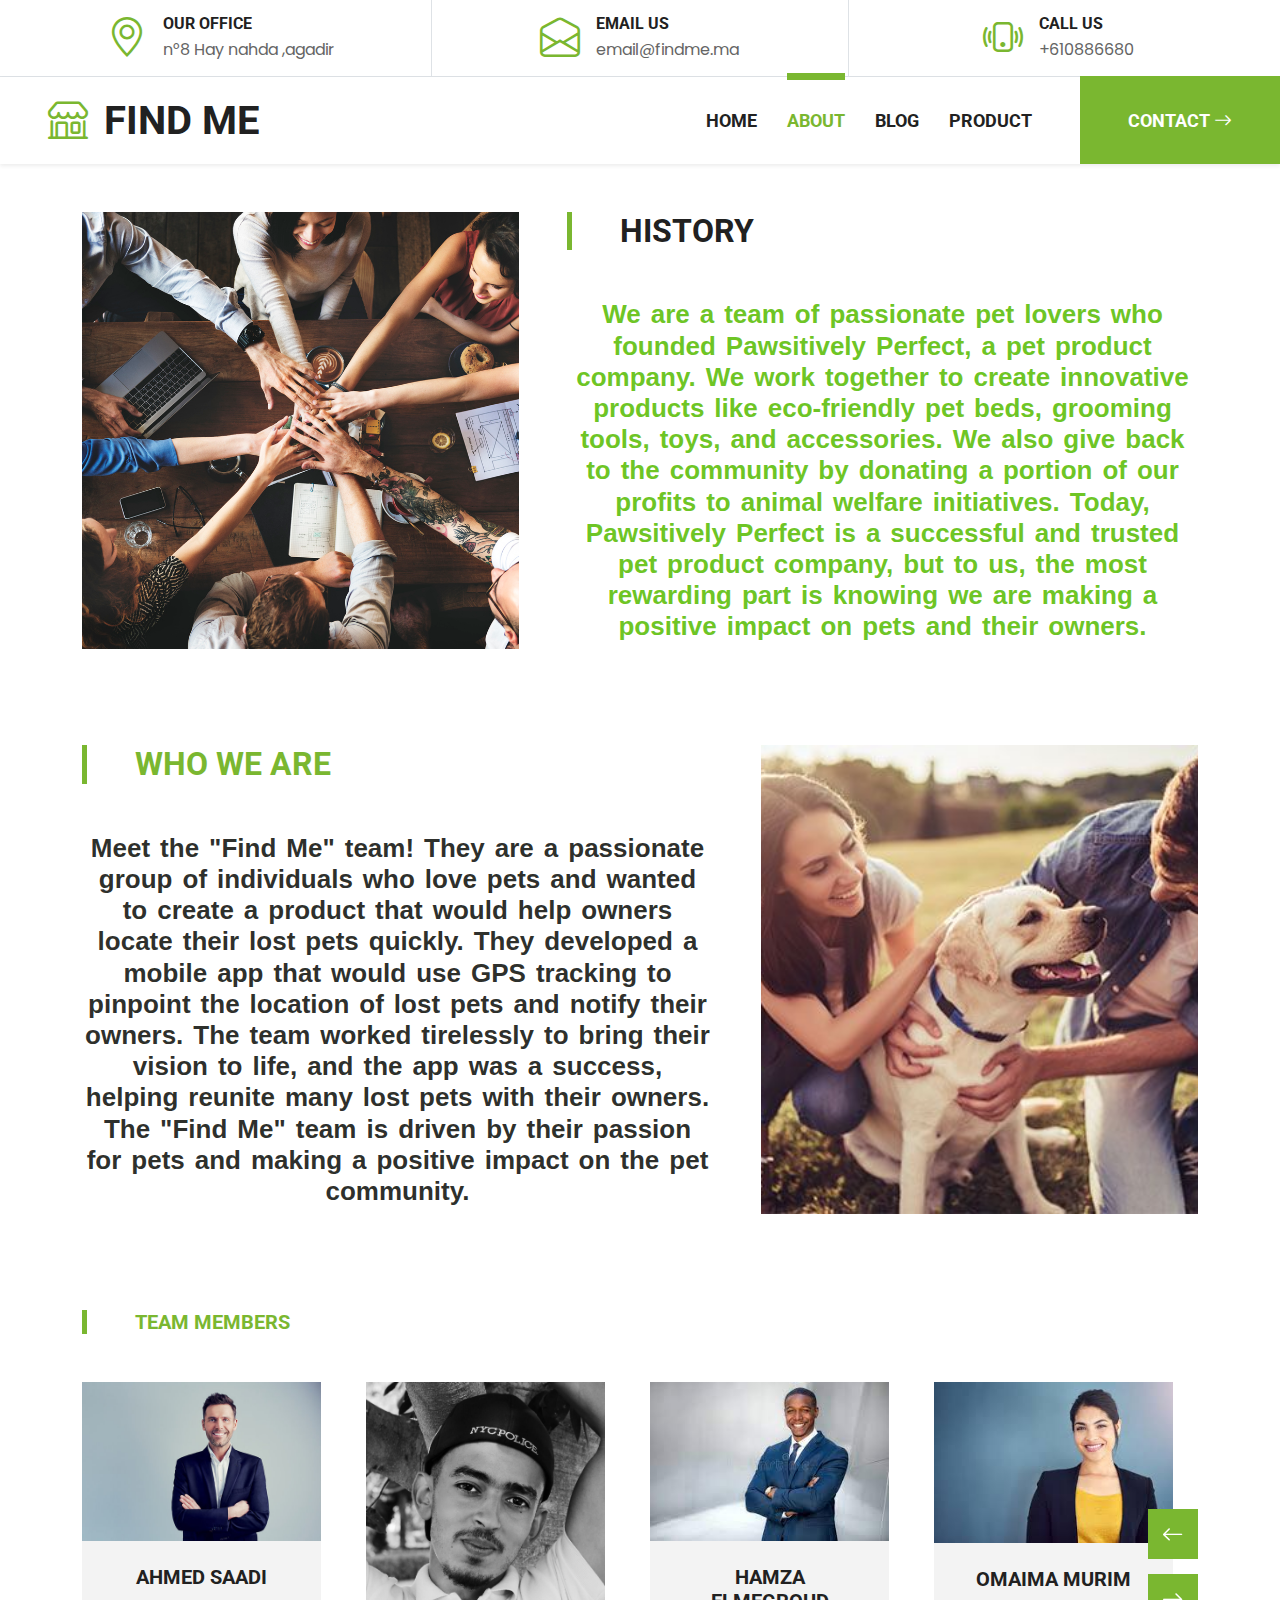
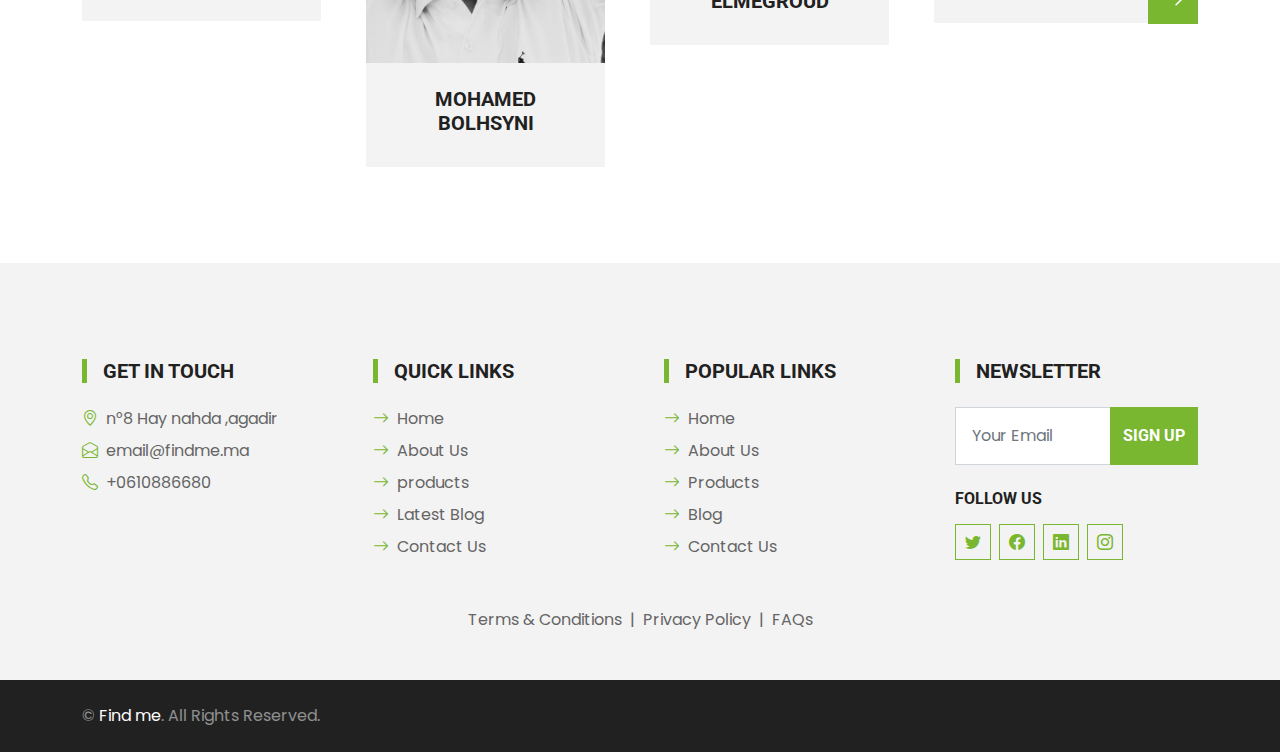
==== about.html @ 10806f4a "Update about.html" ====
<!DOCTYPE html>
<html lang="en">
<head>
    <meta charset="utf-8">
    <title>Find me </title>
    <meta content="width=device-width, initial-scale=1.0" name="viewport">
    <meta content="Pet bracelet" name="keywords">
    <meta content="web site for selling bracelette to pets " name="description">

    <!-- Favicon -->
    <link href="img/favicon.ico" rel="icon">

    <!-- Google Web Fonts -->
    <link rel="preconnect" href="https://fonts.gstatic.com">
    <link href="https://fonts.googleapis.com/css2?family=Poppins&family=Roboto:wght@700&display=swap" rel="stylesheet">  

    <!-- Icon Font Stylesheet-->
    <link href="https://cdn.jsdelivr.net/npm/bootstrap-icons@1.4.1/font/bootstrap-icons.css" rel="stylesheet">
    <link href="lib/flaticon/font/flaticon.css" rel="stylesheet"

    <!-- Libraries Stylesheet -->
    <link href="lib/owlcarousel/assets/owl.carousel.min.css" rel="stylesheet">

    <!-- Customized Bootstrap Stylesheet -->
    <link href="css/bootstrap.min.css" rel="stylesheet">

    <!-- Template Stylesheet -->
    <link href="css/style.css" rel="stylesheet">
</head>
<body>
    <!-- Topbar Start -->
    <div class="container-fluid border-bottom d-none d-lg-block">
        <div class="row gx-0">
            <div class="col-lg-4 text-center py-2">
                <div class="d-inline-flex align-items-center">
                    <i class="bi bi-geo-alt fs-1 text-primary me-3"></i>
                    <div class="text-start">
                        <h6 class="text-uppercase mb-1">Our Office</h6>
                        <span>n°8 Hay nahda ,agadir</span>
                    </div>
                </div>
            </div>
            <div class="col-lg-4 text-center border-start border-end py-2">
                <div class="d-inline-flex align-items-center">
                    <i class="bi bi-envelope-open fs-1 text-primary me-3"></i>
                    <div class="text-start">
                        <h6 class="text-uppercase mb-1">Email Us</h6>
                        <span>email@findme.ma</span>
                    </div>
                </div>
            </div>
            <div class="col-lg-4 text-center py-2">
                <div class="d-inline-flex align-items-center">
                    <i class="bi bi-phone-vibrate fs-1 text-primary me-3"></i>
                    <div class="text-start">
                        <h6 class="text-uppercase mb-1">Call Us</h6>
                        <span>+610886680</span>
                    </div>
                </div>
            </div>
        </div>
    </div>
    <!-- Topbar End -->


    <!-- Navbar Start -->
    <nav class="navbar navbar-expand-lg bg-white navbar-light shadow-sm py-3 py-lg-0 px-3 px-lg-0">
        <a href="index.html" class="navbar-brand ms-lg-5">
            <h1 class="m-0 text-uppercase text-dark"><i class="bi bi-shop fs-1 text-primary me-3"></i>FIND ME</h1>
        </a>
        <button class="navbar-toggler" type="button" data-bs-toggle="collapse" data-bs-target="#navbarCollapse">
            <span class="navbar-toggler-icon"></span>
        </button>
        <div class="collapse navbar-collapse" id="navbarCollapse">
            <div class="navbar-nav ms-auto py-0">
                <a href="index.html" class="nav-item nav-link">Home</a>
                <a href="about.html" class="nav-item nav-link active">About</a>
                <a href="Blog.html" class="nav-item nav-link">Blog</a>
                <a href="product.html" class="nav-item nav-link">Product</a>
                <a href="contact.html" class="nav-item nav-link nav-contact bg-primary text-white px-5 ms-lg-5">Contact <i class="bi bi-arrow-right"></i></a>
            </div>
        </div>
    </nav>
    <!-- Navbar End -->

    

    <!-- About Start -->
    <div class="container-fluid py-5">
        <div class="container">
            <div class="row gx-5">
                <div class="col-lg-5 mb-5 mb-lg-0" style="min-height: 400px;">
                    <div class="position-relative h-100">
                        <img class="position-absolute w-100 h-100 rounded" src="img/about.jpg" style="object-fit: cover;">
                    </div>
                </div>
                <div class="col-lg-7">
                    <div class="border-start border-5 border-primary ps-5 mb-5">
                        <h2 class="text-dark text-uppercase">HISTORY</h2>
                        
                    </div>
                    <h4  class="apple-chancery-text">We are a team of passionate pet lovers who founded Pawsitively Perfect, a pet product company. We work together to create innovative products like eco-friendly pet beds, grooming tools, toys, and accessories. We also give back to the community by donating a portion of our profits to animal welfare initiatives. Today, Pawsitively Perfect is a successful and trusted pet product company, but to us, the most rewarding part is knowing we are making a positive impact on pets and their owners.</h4>
                </div>
            </div>
        </div>
    </div>
    <!-- About End -->

    <!-- history -->
    <div class="container-fluid py-5">
        <div class="container">
            <div class="row gx-5">
                <div class="col-lg-7">
                    <div class="border-start border-5 border-primary ps-5 mb-5">
                        <h2 class="text-primary text-uppercase">who we are</h2>   
                    </div>
                    <h4 class="apple-chancery-text-1">Meet the "Find Me" team! They are a passionate group of individuals who love pets and wanted to create a product that would help owners locate their lost pets quickly. They developed a mobile app that would use GPS tracking to pinpoint the location of lost pets and notify their owners. The team worked tirelessly to bring their vision to life, and the app was a success, helping reunite many lost pets with their owners. The "Find Me" team is driven by their passion for pets and making a positive impact on the pet community.
                </h4>
                </div>
                <div class="col-lg-5 mb-5 mb-lg-0" style="min-height: 400px;">
                    <div class="position-relative h-100">
                        <img class="position-absolute w-100 h-100 rounded" src="img/about2.jpg" style="object-fit: cover;">
                    </div>
                </div>
            </div>
        </div>
    </div>
    <!-- About End -->
    
    <!-- Team Start -->
    <div class="container-fluid py-5">
        <div class="container">
            <div class="border-start border-5 border-primary ps-5 mb-5" style="max-width: 600px;">
                <h5 class="text-primary text-uppercase">Team Members</h5>
            </div>
            <div class="owl-carousel team-carousel position-relative" style="padding-right: 25px;">
                <div class="team-item">
                    <div class="position-relative overflow-hidden">
                        <img class="img-fluid w-100" src="img/saadi.jpg" alt="">
                    </div>
                    <div class="bg-light text-center p-4">
                        <h5 class="text-uppercase">AHMED SAADI</h5>
                    </div>
                </div>
                <div class="team-item">
                    <div class="position-relative overflow-hidden">
                        <img class="img-fluid w-100" src="img/boulhssaini.jpeg" alt="">
                       
                    </div>
                    <div class="bg-light text-center p-4">
                        <h5 class="text-uppercase">MOHAMED BOLHSYNI</h5>
                        
                    </div>
                </div>
                <div class="team-item">
                    <div class="position-relative overflow-hidden">
                        <img class="img-fluid w-100" src="img/hamza.jpg" alt="">
                        
                    </div>
                    <div class="bg-light text-center p-4">
                        <h5 class="text-uppercase">HAMZA ELMEGROUD</h5>
                        
                    </div>
                </div>
                <div class="team-item">
                    <div class="position-relative overflow-hidden">
                        <img class="img-fluid w-100" src="img/omaima.jpg" alt="">
                        
                    </div>
                    <div class="bg-light text-center p-4">
                        <h5 class="text-uppercase">OMAIMA MURIM  </h5>
                
                    </div>
                </div>
                <div class="team-item">
                    <div class="position-relative overflow-hidden">
                        <img class="img-fluid w-100" src="img/ali.jpg" alt="">
                        
                    </div>
                    <div class="bg-light text-center p-4">
                        <h5 class="text-uppercase">ALI BISDAOUNE</h5>
                        
                    </div>
                </div>
                <div class="team-item">
                    <div class="position-relative overflow-hidden">
                        <img class="img-fluid w-100" src="img/bamou.jpg" alt="">
                        
                    </div>
                    <div class="bg-light text-center p-4">
                        <h5 class="text-uppercase">HICHAM BAMOU </h5>
                        
                    </div>
                </div>
                <div class="team-item">
                    <div class="position-relative overflow-hidden">
                        <img class="img-fluid w-100" src="img/ouakkas.jpg" alt="">
                        
                    </div>
                    <div class="bg-light text-center p-4">
                        <h5 class="text-uppercase">MOHAMED OUAKKAS </h5>
                    
                    </div>
                </div>
            </div>
        </div>
    </div>
    <!-- Team End -->


    <!-- Footer Start -->
    <div class="container-fluid bg-light mt-5 py-5">
        <div class="container pt-5">
            <div class="row g-5">
                <div class="col-lg-3 col-md-6">
                    <h5 class="text-uppercase border-start border-5 border-primary ps-3 mb-4">Get In Touch</h5>
                    <p class="mb-2"><i class="bi bi-geo-alt text-primary me-2"></i>n°8 Hay nahda ,agadir</p>
                    <p class="mb-2"><i class="bi bi-envelope-open text-primary me-2"></i>email@findme.ma</p>
                    <p class="mb-0"><i class="bi bi-telephone text-primary me-2"></i>+0610886680</p>
                </div>
                <div class="col-lg-3 col-md-6">
                    <h5 class="text-uppercase border-start border-5 border-primary ps-3 mb-4">Quick Links</h5>
                    <div class="d-flex flex-column justify-content-start">
                        <a class="text-body mb-2" href="#"><i class="bi bi-arrow-right text-primary me-2"></i>Home</a>
                        <a class="text-body mb-2" href="#"><i class="bi bi-arrow-right text-primary me-2"></i>About Us</a>
                        <a class="text-body mb-2" href="#"><i class="bi bi-arrow-right text-primary me-2"></i>products</a>
                        <a class="text-body mb-2" href="#"><i class="bi bi-arrow-right text-primary me-2"></i>Latest Blog</a>
                        <a class="text-body" href="#"><i class="bi bi-arrow-right text-primary me-2"></i>Contact Us</a>
                    </div>
                </div>
                <div class="col-lg-3 col-md-6">
                    <h5 class="text-uppercase border-start border-5 border-primary ps-3 mb-4">Popular Links</h5>
                    <div class="d-flex flex-column justify-content-start">
                        <a class="text-body mb-2" href="index.html"><i class="bi bi-arrow-right text-primary me-2"></i>Home</a>
                        <a class="text-body mb-2" href="#"><i class="bi bi-arrow-right text-primary me-2"></i>About Us</a>
                        <a class="text-body mb-2" href="product.html"><i class="bi bi-arrow-right text-primary me-2"></i>Products</a>
                        <a class="text-body mb-2" href="blog.html"><i class="bi bi-arrow-right text-primary me-2"></i>Blog</a>
                        <a class="text-body" href="contact.html"><i class="bi bi-arrow-right text-primary me-2"></i>Contact Us</a>
                    </div>
                </div>
                <div class="col-lg-3 col-md-6">
                    <h5 class="text-uppercase border-start border-5 border-primary ps-3 mb-4">Newsletter</h5>
                    <form action="">
                        <div class="input-group">
                            <input type="text" class="form-control p-3" placeholder="Your Email">
                            <button class="btn btn-primary">Sign Up</button>
                        </div>
                    </form>
                    <h6 class="text-uppercase mt-4 mb-3">Follow Us</h6>
                    <div class="d-flex">
                        <a class="btn btn-outline-primary btn-square me-2" href="#"><i class="bi bi-twitter"></i></a>
                        <a class="btn btn-outline-primary btn-square me-2" href="#"><i class="bi bi-facebook"></i></a>
                        <a class="btn btn-outline-primary btn-square me-2" href="#"><i class="bi bi-linkedin"></i></a>
                        <a class="btn btn-outline-primary btn-square" href="#"><i class="bi bi-instagram"></i></a>
                    </div>
                </div>
                <div class="col-12 text-center text-body">
                    <a class="text-body" href="">Terms & Conditions</a>
                    <span class="mx-1">|</span>
                    <a class="text-body" href="">Privacy Policy</a>
                    <span class="mx-1">|</span>
                    <a class="text-body" href="">FAQs</a>
                </div>
            </div>
        </div>
    </div>
    <div class="container-fluid bg-dark text-white-50 py-4">
        <div class="container">
            <div class="row g-5">
                <div class="col-md-6 text-center text-md-start">
                    <p class="mb-md-0">&copy; <a class="text-white" href="#">Find me</a>. All Rights Reserved.</p>
                </div>
            </div>
        </div>
    </div>
    <!-- Footer End -->


    <!-- Back to Top -->
    <a href="#" class="btn btn-primary py-3 fs-4 back-to-top"><i class="bi bi-arrow-up"></i></a>



    <!-- JavaScript Libraries -->
    <script src="https://code.jquery.com/jquery-3.4.1.min.js"></script>
    <script src="https://cdn.jsdelivr.net/npm/bootstrap@5.0.0/dist/js/bootstrap.bundle.min.js"></script>
    <script src="lib/easing/easing.min.js"></script>
    <script src="lib/waypoints/waypoints.min.js"></script>
    <script src="lib/owlcarousel/owl.carousel.min.js"></script>

    <!-- Template Javascript -->
    <script src="js/main.js"></script>
</body>

</html>
---- lib/flaticon/font/flaticon.css ----
/*
  	Flaticon icon font: Flaticon
  	Creation date: 06/11/2020 05:08
  	*/

@font-face {
  font-family: "Flaticon";
  src: url("./Flaticon.eot");
  src: url("./Flaticon.eot?#iefix") format("embedded-opentype"),
       url("./Flaticon.woff2") format("woff2"),
       url("./Flaticon.woff") format("woff"),
       url("./Flaticon.ttf") format("truetype"),
       url("./Flaticon.svg#Flaticon") format("svg");
  font-weight: normal;
  font-style: normal;
}

@media screen and (-webkit-min-device-pixel-ratio:0) {
  @font-face {
    font-family: "Flaticon";
    src: url("./Flaticon.svg#Flaticon") format("svg");
  }
}

[class^="flaticon-"]:before, [class*=" flaticon-"]:before,
[class^="flaticon-"]:after, [class*=" flaticon-"]:after {   
  font-family: Flaticon;
        font-size: 20px;
font-style: normal;
margin-left: 20px;
}

.flaticon-house:before { content: "\f100"; }
.flaticon-grooming:before { content: "\f101"; }
.flaticon-food:before { content: "\f102"; }
.flaticon-care:before { content: "\f103"; }
.flaticon-vaccine:before { content: "\f104"; }
.flaticon-doctor:before { content: "\f105"; }
.flaticon-cat:before { content: "\f106"; }
.flaticon-dog:before { content: "\f415"; }
.flaticon-fountain:before { content: "\f108"; }
.flaticon-toy:before { content: "\f109"; }
---- css/style.css ----
/********** Template CSS **********/
:root {
    --primary: #7AB730;
    --secondary: #FFD33C;
    --light: #F3F3F3;
    --dark: #212121;
}

[class^=flaticon-]:before,
[class*=" flaticon-"]:before,
[class^=flaticon-]:after,
[class*=" flaticon-"]:after {
    font-size: inherit;
    margin-left: 0;
}

.btn {
    font-family: 'Roboto', sans-serif;
    text-transform: uppercase;
    font-weight: 700;
    transition: .5s;
}

.btn-primary {
    color: #FFFFFF;
}

.btn-square {
    width: 36px;
    height: 36px;
}

.btn-sm-square {
    width: 28px;
    height: 28px;
}

.btn-lg-square {
    width: 46px;
    height: 46px;
}

.btn-square,
.btn-sm-square,
.btn-lg-square {
    padding-left: 0;
    padding-right: 0;
    text-align: center;
}

.back-to-top {
    position: fixed;
    display: none;
    right: 30px;
    bottom: 0;
    border-radius: 0;
    z-index: 99;
}

.navbar-light .navbar-nav .nav-link {
    font-family: 'Roboto', sans-serif;
    position: relative;
    margin-left: 30px;
    padding: 30px 0;
    font-size: 18px;
    font-weight: 700;
    text-transform: uppercase;
    color: var(--dark);
    outline: none;
    transition: .5s;
}

.sticky-top.navbar-light .navbar-nav .nav-link {
    padding: 20px 0;
}

.navbar-light .navbar-nav .nav-link:hover,
.navbar-light .navbar-nav .nav-link.active {
    color: var(--primary);
}

@media (min-width: 992px) {
    .navbar-light .navbar-nav .nav-link::before {
        position: absolute;
        content: "";
        width: 0;
        height: 7px;
        top: -4px;
        left: 50%;
        background: var(--primary);
        transition: .5s;
    }

    .navbar-light .navbar-nav .nav-link:hover::before,
    .navbar-light .navbar-nav .nav-link.active::before {
        width: 100%;
        left: 0;
    }

    .navbar-light .navbar-nav .nav-link.nav-contact::before {
        width: 100%;
        height: 1px;
        top: -1px;
        left: 0;
    }
}

@media (max-width: 991.98px) {
    .navbar-light .navbar-nav .nav-link  {
        margin-left: 0;
        padding: 10px 0;
    }
}

.hero-header {
    background: url(../img/hero.jpg) top right no-repeat;
    background-size: cover;
}

.btn-play {
    position: relative;
    display: block;
    box-sizing: content-box;
    width: 16px;
    height: 26px;
    border-radius: 100%;
    border: none;
    outline: none !important;
    padding: 18px 20px 20px 28px;
    background: #FFFFFF;
}

.btn-play:before {
    content: "";
    position: absolute;
    z-index: 0;
    left: 50%;
    top: 50%;
    transform: translateX(-50%) translateY(-50%);
    display: block;
    width: 60px;
    height: 60px;
    background: #FFFFFF;
    border-radius: 100%;
    animation: pulse-border 1500ms ease-out infinite;
}

.btn-play:after {
    content: "";
    position: absolute;
    z-index: 1;
    left: 50%;
    top: 50%;
    transform: translateX(-50%) translateY(-50%);
    display: block;
    width: 60px;
    height: 60px;
    background: #FFFFFF;
    border-radius: 100%;
    transition: all 200ms;
}

.btn-play span {
    display: block;
    position: relative;
    z-index: 3;
    width: 0;
    height: 0;
    left: -1px;
    border-left: 16px solid var(--primary);
    border-top: 11px solid transparent;
    border-bottom: 11px solid transparent;
}

@keyframes pulse-border {
    0% {
        transform: translateX(-50%) translateY(-50%) translateZ(0) scale(1);
        opacity: 1;
    }

    100% {
        transform: translateX(-50%) translateY(-50%) translateZ(0) scale(2);
        opacity: 0;
    }
}



.service-item a i {
    position: relative;
    padding-left: 20px;
    transition: .3s;
}

.service-item a:hover i {
    padding-left: 50px;
}

.service-item a i::after {
    position: absolute;
    content: "";
    width: 20px;
    height: 2px;
    top: 50%;
    left: 10px;
    margin-top: -1px;
    background: var(--primary);
    transition: .3s;
}

.service-item a:hover i::after {
    width: 50px;
}

.product-item {
    padding: 30px;
}

.product-item .btn-action {
    position: absolute;
    width: 100%;
    bottom: -40px;
    left: 0;
    opacity: 0;
    transition: .5s;
}

.product-item:hover .btn-action {
    bottom: -20px;
    opacity: 1;
}

.product-carousel .owl-nav {
    width: 100%;
    text-align: center;
    display: flex;
    justify-content: center;
}

.product-carousel .owl-nav .owl-prev,
.product-carousel .owl-nav .owl-next{
    position: relative;
    margin: 0 5px;
    width: 55px;
    height: 45px;
    display: flex;
    align-items: center;
    justify-content: center;
    color: #FFFFFF;
    background: var(--primary);
    font-size: 22px;
    transition: .5s;
}

.product-carousel .owl-nav .owl-prev:hover,
.product-carousel .owl-nav .owl-next:hover {
    color: var(--dark);
}

.bg-offer {
    background: url(../img/offer.jpg) top right no-repeat;
    background-size: cover;
}

.price-carousel::after {
    position: absolute;
    content: "";
    width: 100%;
    height: 50%;
    bottom: 0;
    left: 0;
    background: var(--primary);
    border-radius: 8px 8px 50% 50%;
    z-index: -1;
}

.price-carousel .owl-nav {
    margin-top: 35px;
    width: 100%;
    text-align: center;
    display: flex;
    justify-content: center;
}

.price-carousel .owl-nav .owl-prev,
.price-carousel .owl-nav .owl-next{
    position: relative;
    margin: 0 5px;
    width: 45px;
    height: 45px;
    display: flex;
    align-items: center;
    justify-content: center;
    color: var(--primary);
    background: #FFFFFF;
    font-size: 22px;
    border-radius: 45px;
    transition: .5s;
}

.price-carousel .owl-nav .owl-prev:hover,
.price-carousel .owl-nav .owl-next:hover {
    color: var(--dark);
}

.team-carousel .owl-nav {
    position: absolute;
    width: 50px;
    height: 160px;
    top: calc(50% - 80px);
    right: 0;
    z-index: 1;
}

.team-carousel .owl-nav .owl-prev,
.team-carousel .owl-nav .owl-next {
    position: relative;
    width: 50px;
    height: 50px;
    margin: 15px 0;
    display: flex;
    align-items: center;
    justify-content: center;
    color: #FFFFFF;
    background: var(--primary);
    font-size: 22px;
    transition: .5s;
}

.team-carousel .owl-nav .owl-prev:hover,
.team-carousel .owl-nav .owl-next:hover {
    color: var(--dark);
}

.team-item img {
    transition: .5s;
}

.team-item:hover img {
    transform: scale(1.2);
}

.team-item .team-overlay {
    position: absolute;
    top: 45px;
    right: 45px;
    bottom: 45px;
    left: 45px;
    display: flex;
    align-items: center;
    justify-content: center;
    background: rgba(122, 183, 48, .8);
    transition: .5s;
    opacity: 0;
}

.team-item:hover .team-overlay {
    top: 0;
    right: 0;
    bottom: 0;
    left: 0;
    opacity: 1;
}

.bg-testimonial {
    background: url(../img/testimonial.jpg) top left no-repeat;
    background-size: cover;
}

.testimonial-carousel .owl-nav {
    position: absolute;
    width: 100%;
    height: 46px;
    top: calc(50% - 23px);
    left: 0;
    display: flex;
    justify-content: space-between;
    z-index: 1;
}

.testimonial-carousel .owl-nav .owl-prev,
.testimonial-carousel .owl-nav .owl-next {
    position: relative;
    width: 46px;
    height: 46px;
    display: flex;
    align-items: center;
    justify-content: center;
    color: #FFFFFF;
    background: var(--primary);
    font-size: 22px;
    transition: .5s;
}

.testimonial-carousel .owl-nav .owl-prev:hover,
.testimonial-carousel .owl-nav .owl-next:hover {
    color: var(--dark);
}

.testimonial-carousel .owl-item img {
    width: 100px;
    height: 100px;
}

@media (min-width: 576px) {
    .blog-item .row {
        height: 300px;
    }
}

.blog-item a i {
    position: relative;
    padding-left: 20px;
    transition: .3s;
}

.blog-item a:hover i {
    padding-left: 50px;
}

.blog-item a i::after {
    position: absolute;
    content: "";
    width: 20px;
    height: 2px;
    top: 50%;
    left: 10px;
    margin-top: -1px;
    background: var(--primary);
    transition: .3s;
}

.blog-item a:hover i::after {
    width: 50px;
}
@font-face {
    font-family: 'Apple Chancery';
    src: url('../lib/flaticon/font/Flaticon.woff2') format('truetype');
}

.apple-chancery-text {
    font-family: 'Apple Chancery', sans-serif;
    font-size: 26px;
    color: #5fc00fec;
    text-align: center;
    }
.apple-chancery-text-1 {
    font-family: 'Apple Chancery', sans-serif;
    font-size: 26px;
    color: #191b17ec;
    text-align: center;
    }
.center-h1 {
    text-align: center;
    position: absolute;
    top: 20%;
    left: 50%;
    transform: translate(-50%, -50%);
    font-family: 'Apple Chancery', sans-serif;
    font-size: 50px;
    color: #191b17ec;
    text-align: center;
    }
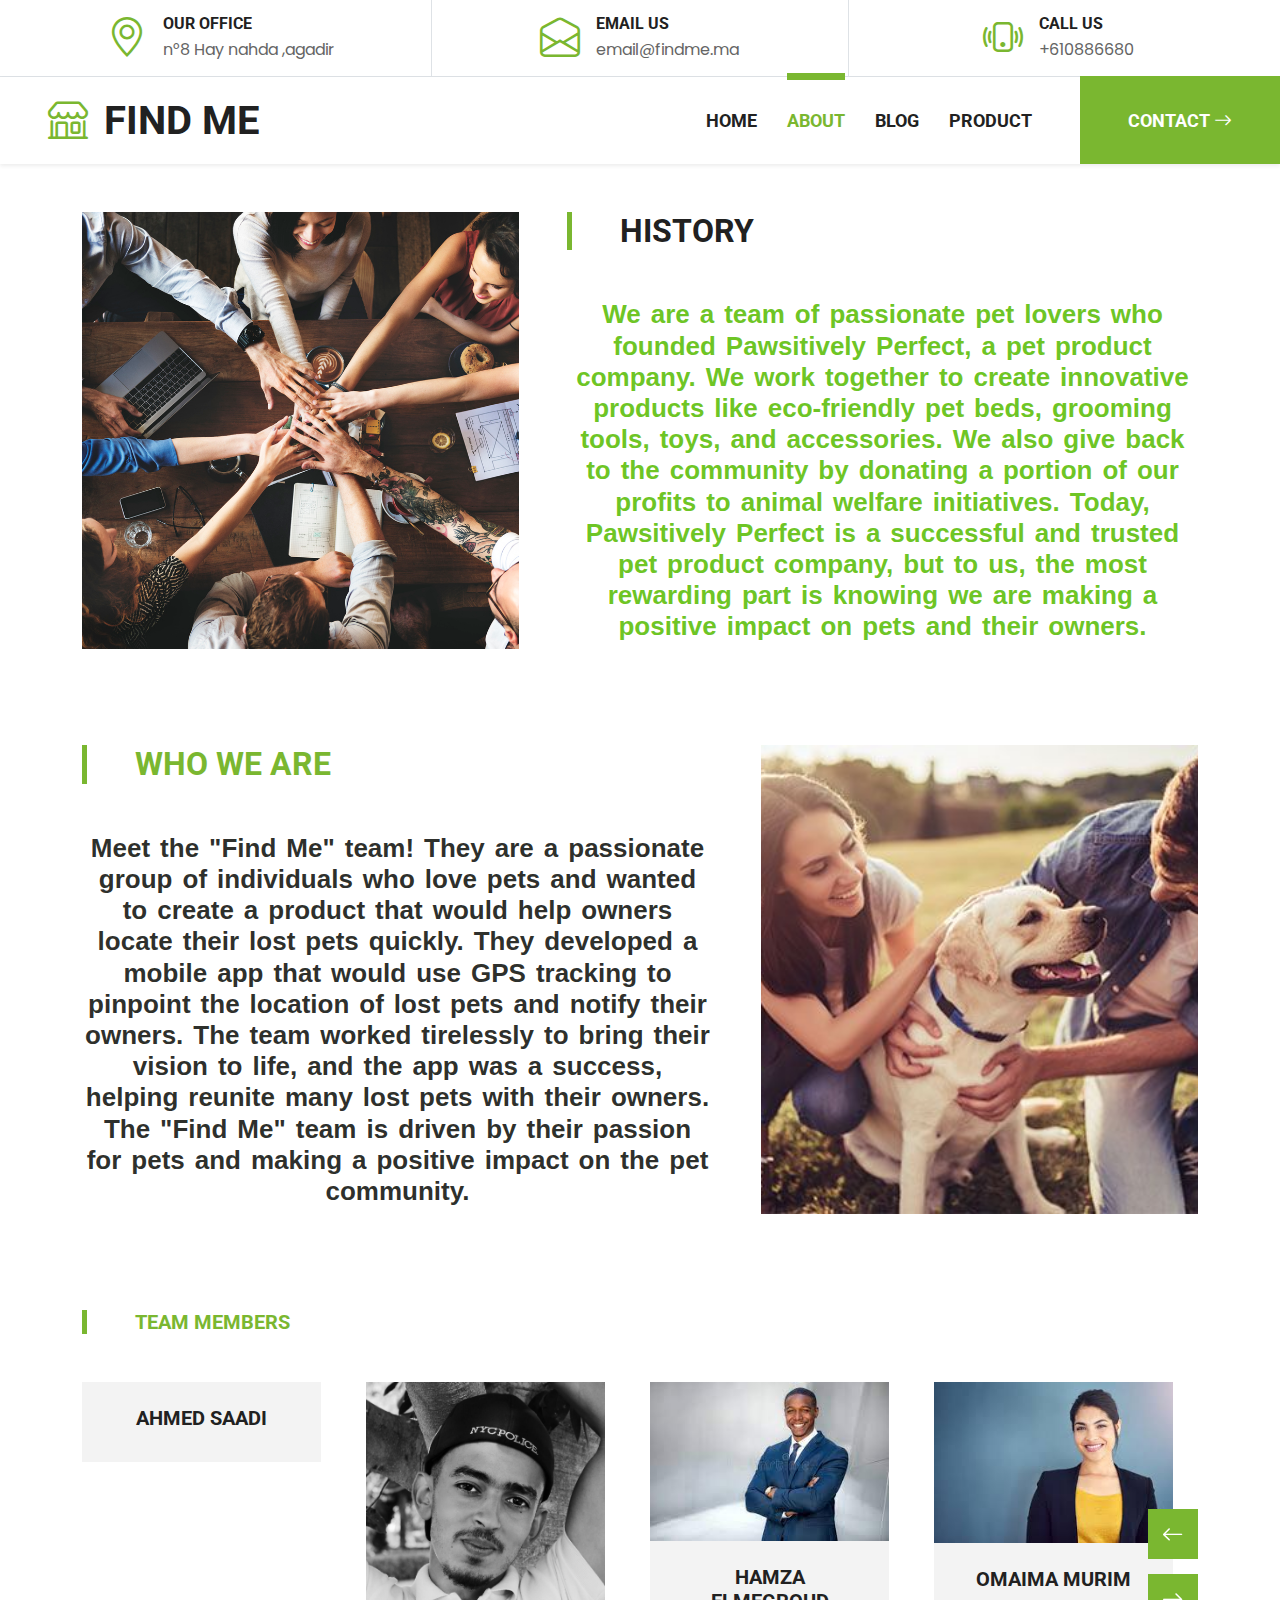
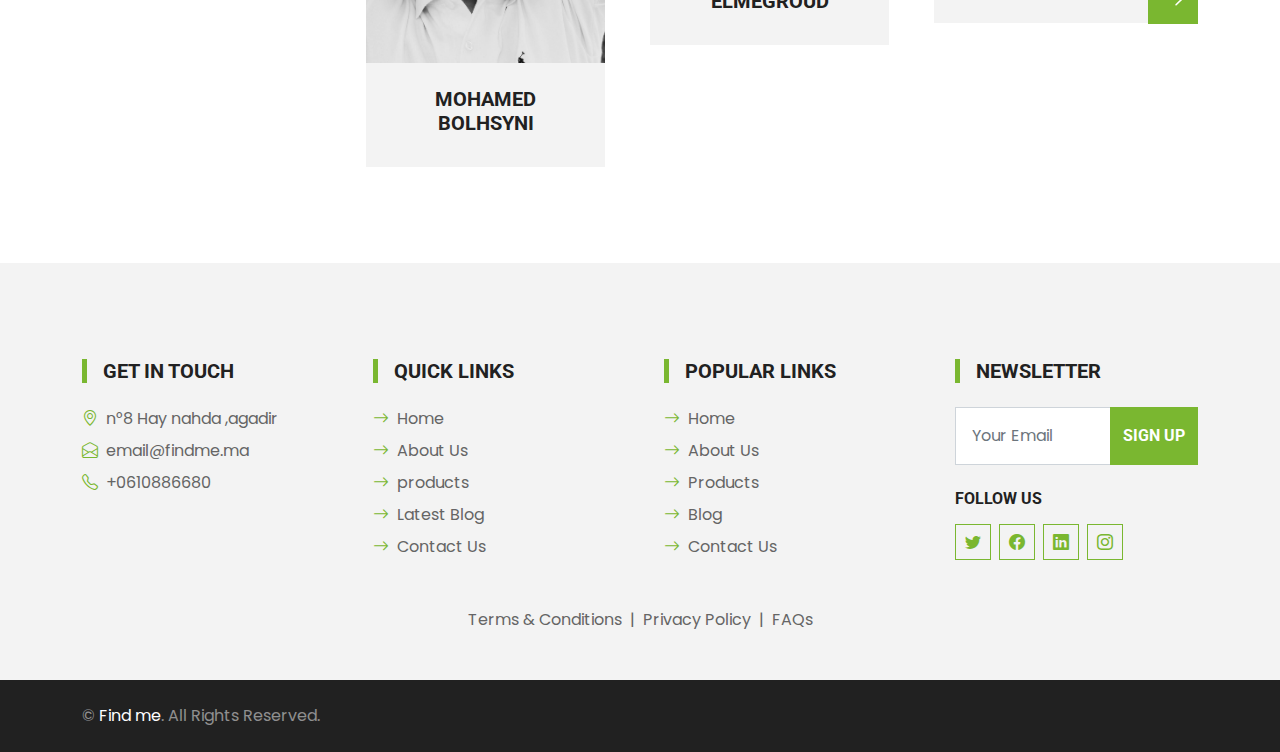
==== commit 5698bf92: "Update about.html" ====
--- a/about.html
+++ b/about.html
@@ -136,7 +136,7 @@
             <div class="owl-carousel team-carousel position-relative" style="padding-right: 25px;">
                 <div class="team-item">
                     <div class="position-relative overflow-hidden">
-                        <img class="img-fluid w-100" src="img/saadi.jpg" alt="">
+                        <img class="img-fluid w-100" src="img/saadi.jpeg" alt="">
                     </div>
                     <div class="bg-light text-center p-4">
                         <h5 class="text-uppercase">AHMED SAADI</h5>
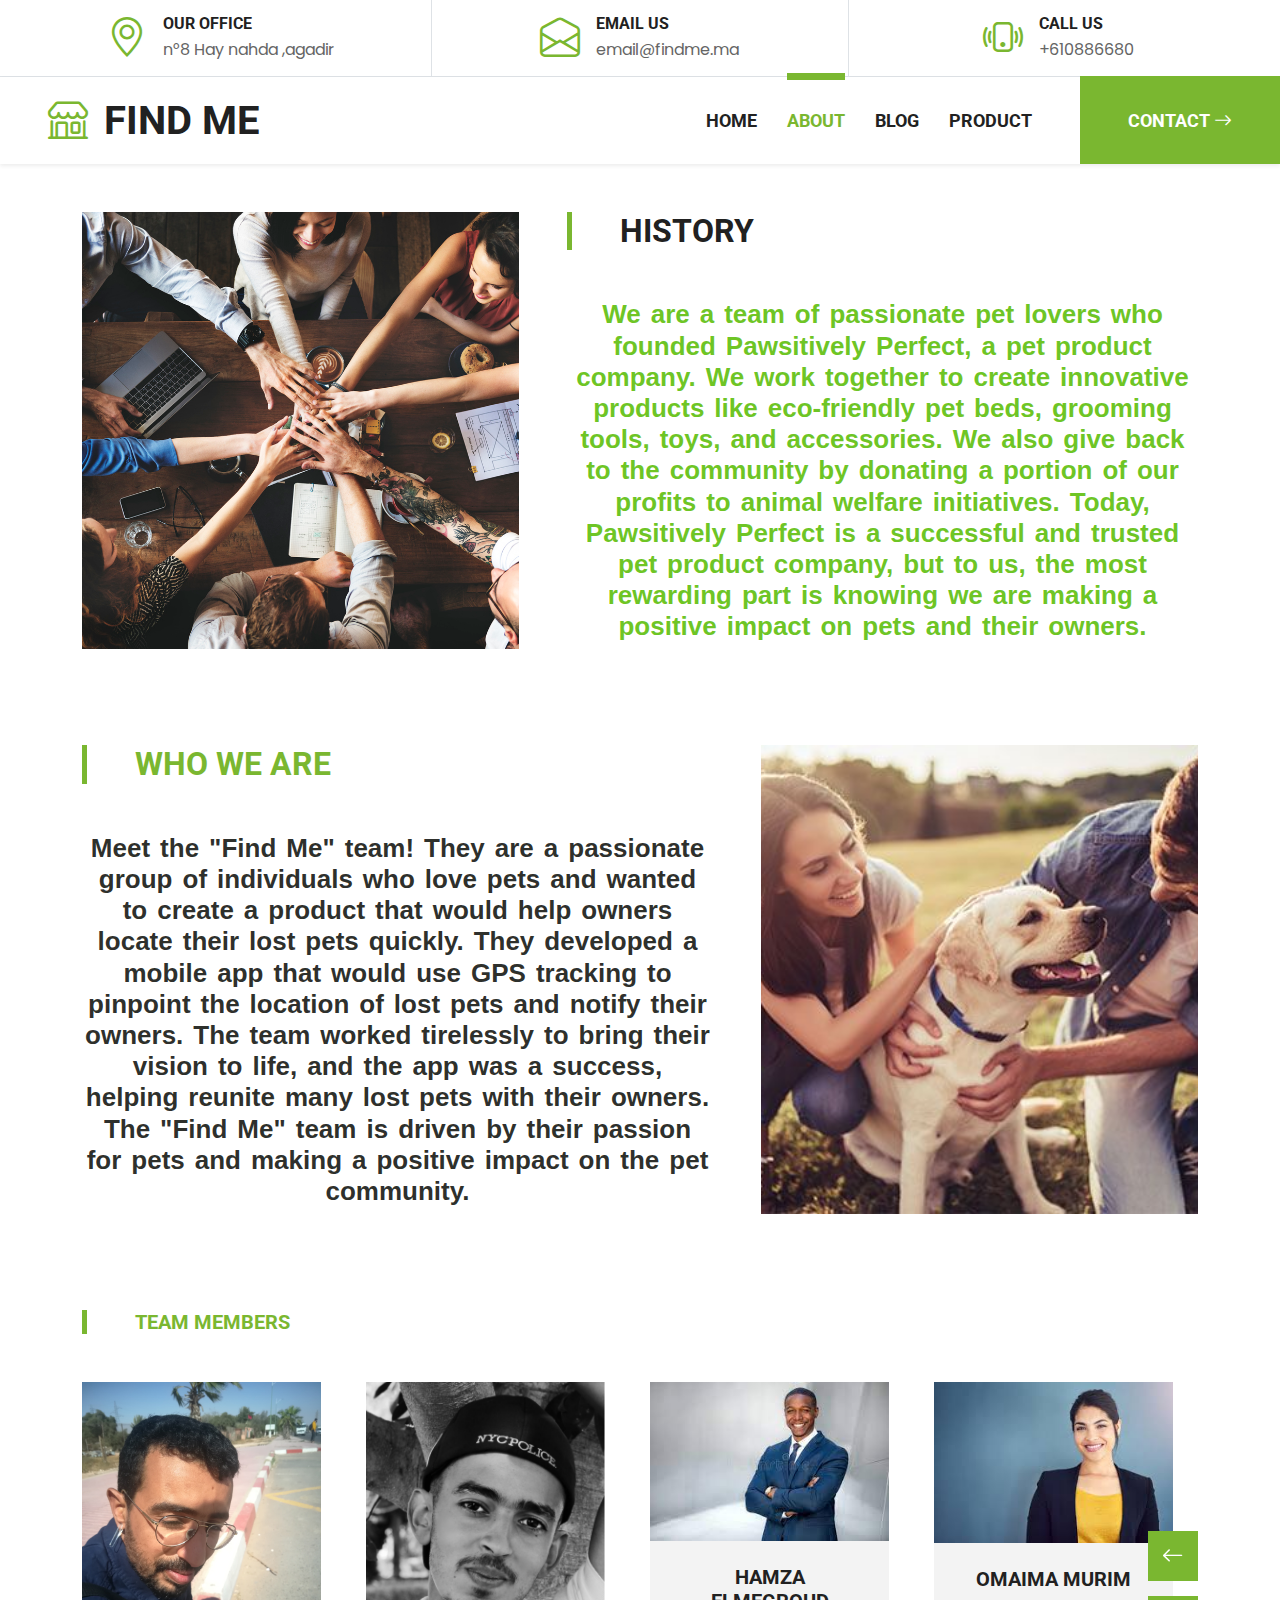
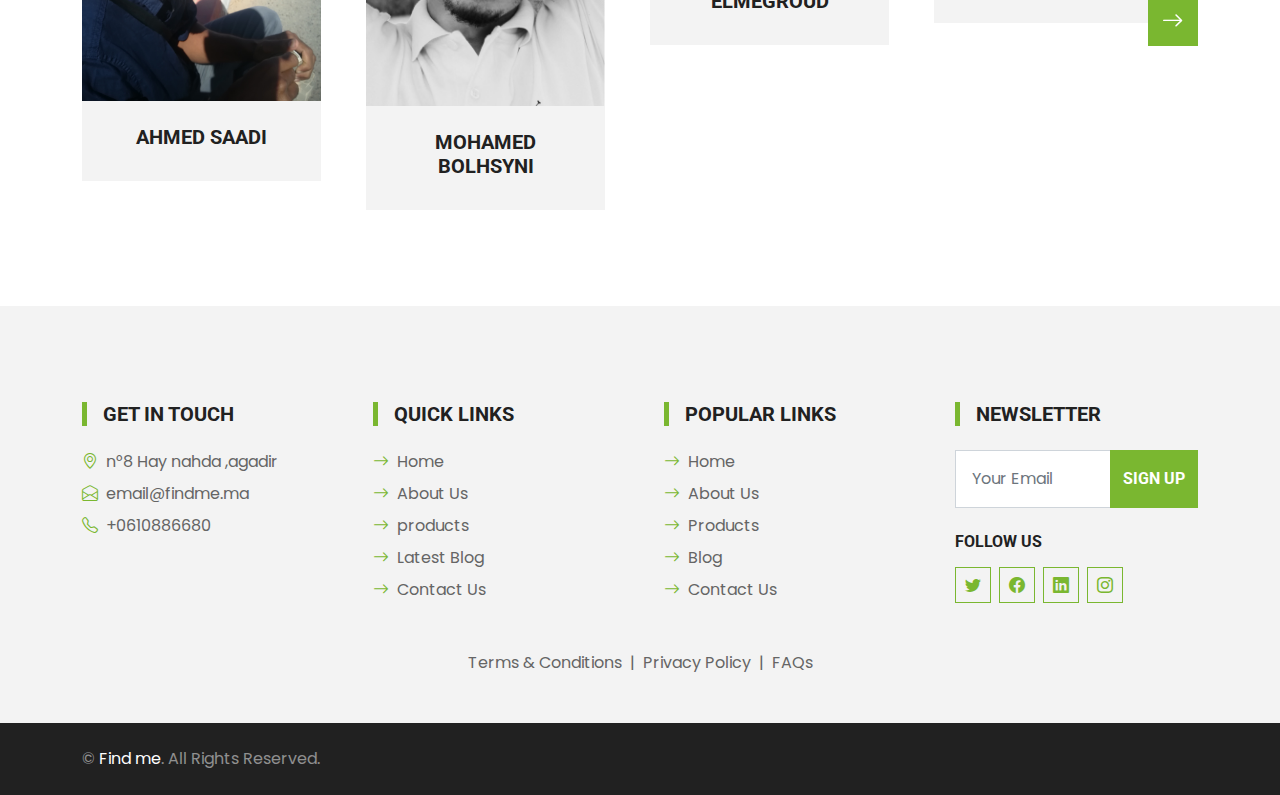
==== commit b206f476: "Update about.html" ====
--- a/about.html
+++ b/about.html
@@ -144,7 +144,7 @@
                 </div>
                 <div class="team-item">
                     <div class="position-relative overflow-hidden">
-                        <img class="img-fluid w-100" src="img/boulhssaini.jpeg" alt="">
+                        <img class="img-fluid w-100" src="img/bolhsyni.png" alt="">
                        
                     </div>
                     <div class="bg-light text-center p-4">
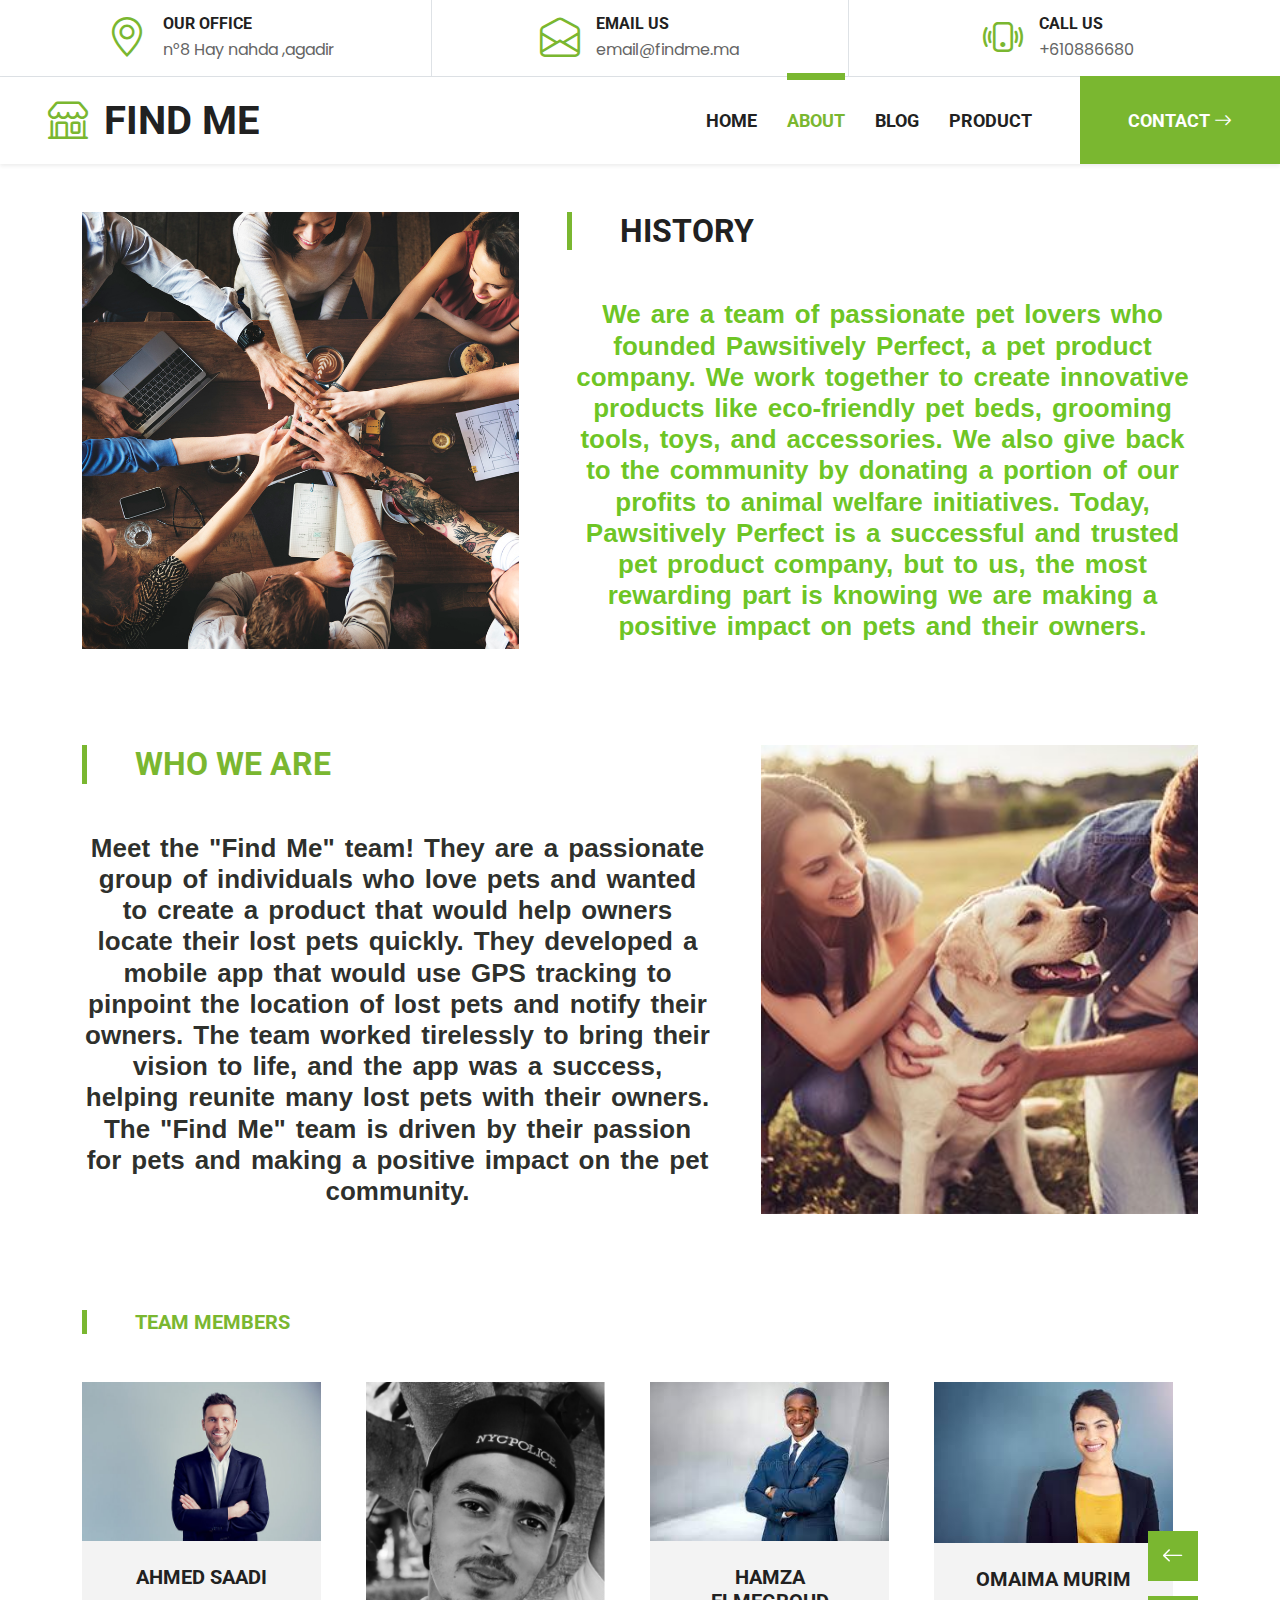
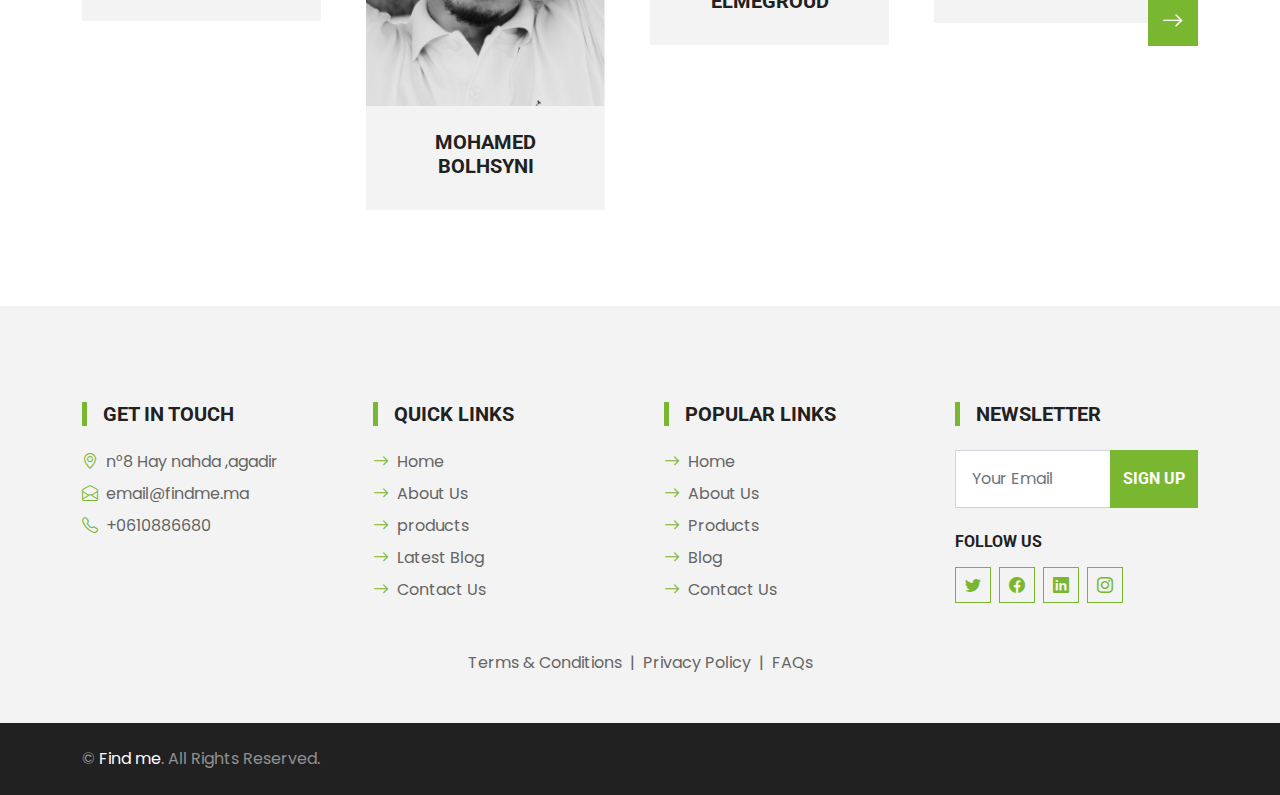
==== commit a94014c3: "Update about.html" ====
--- a/about.html
+++ b/about.html
@@ -136,7 +136,7 @@
             <div class="owl-carousel team-carousel position-relative" style="padding-right: 25px;">
                 <div class="team-item">
                     <div class="position-relative overflow-hidden">
-                        <img class="img-fluid w-100" src="img/saadi.jpeg" alt="">
+                        <img class="img-fluid w-100" src="img/saadi.jpg" alt="">
                     </div>
                     <div class="bg-light text-center p-4">
                         <h5 class="text-uppercase">AHMED SAADI</h5>
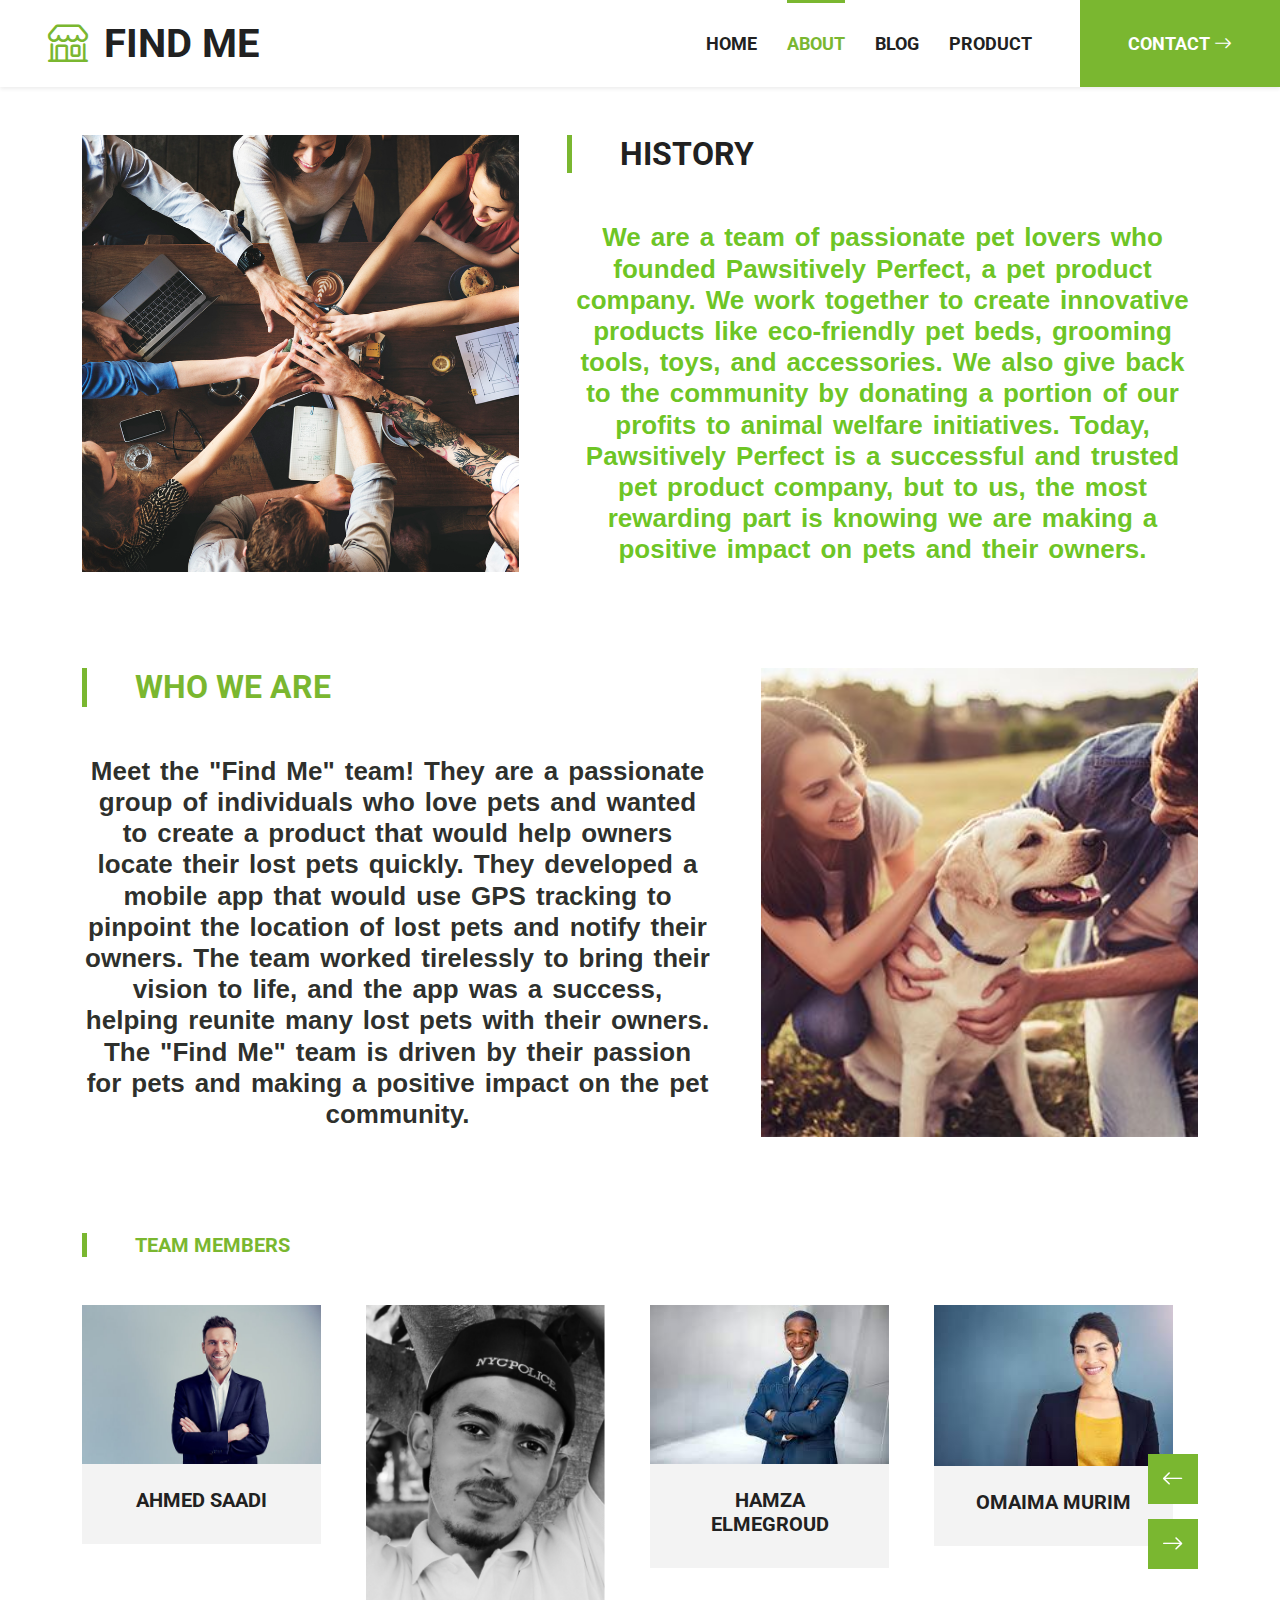
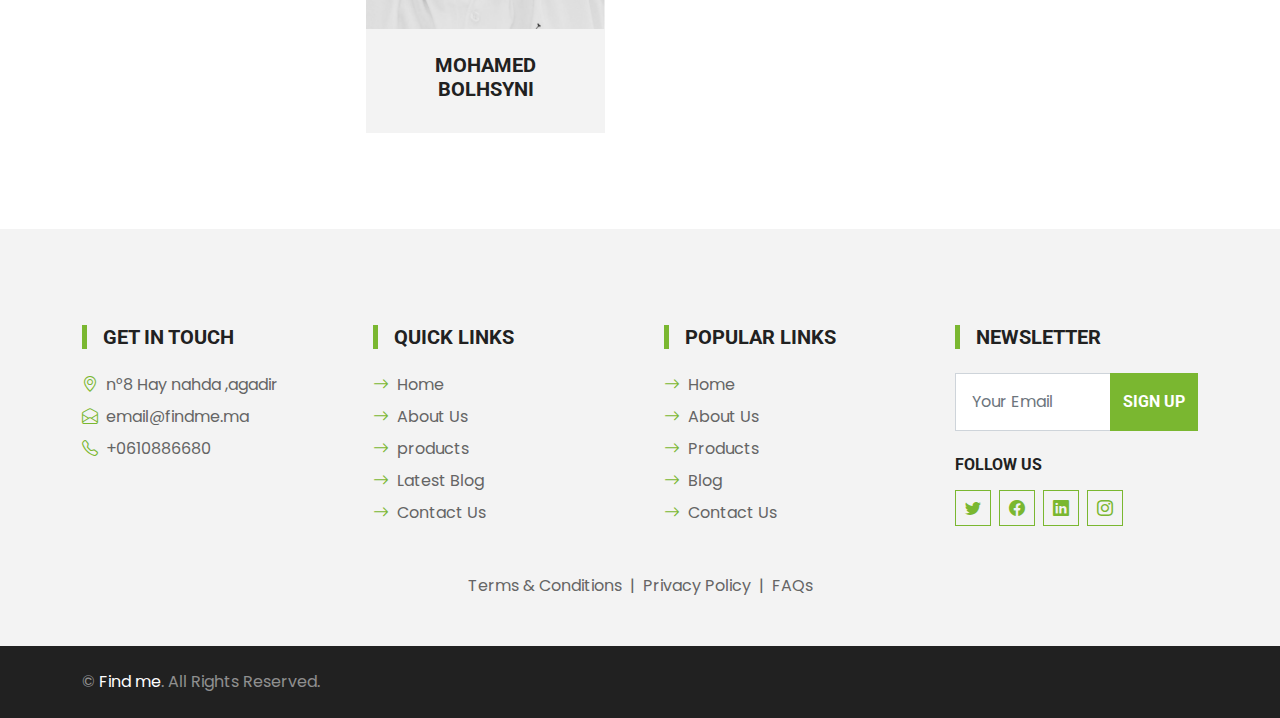
==== commit 2d05eebb: "pas important" ====
--- a/about.html
+++ b/about.html
@@ -28,41 +28,6 @@
     <link href="css/style.css" rel="stylesheet">
 </head>
 <body>
-    <!-- Topbar Start -->
-    <div class="container-fluid border-bottom d-none d-lg-block">
-        <div class="row gx-0">
-            <div class="col-lg-4 text-center py-2">
-                <div class="d-inline-flex align-items-center">
-                    <i class="bi bi-geo-alt fs-1 text-primary me-3"></i>
-                    <div class="text-start">
-                        <h6 class="text-uppercase mb-1">Our Office</h6>
-                        <span>n°8 Hay nahda ,agadir</span>
-                    </div>
-                </div>
-            </div>
-            <div class="col-lg-4 text-center border-start border-end py-2">
-                <div class="d-inline-flex align-items-center">
-                    <i class="bi bi-envelope-open fs-1 text-primary me-3"></i>
-                    <div class="text-start">
-                        <h6 class="text-uppercase mb-1">Email Us</h6>
-                        <span>email@findme.ma</span>
-                    </div>
-                </div>
-            </div>
-            <div class="col-lg-4 text-center py-2">
-                <div class="d-inline-flex align-items-center">
-                    <i class="bi bi-phone-vibrate fs-1 text-primary me-3"></i>
-                    <div class="text-start">
-                        <h6 class="text-uppercase mb-1">Call Us</h6>
-                        <span>+610886680</span>
-                    </div>
-                </div>
-            </div>
-        </div>
-    </div>
-    <!-- Topbar End -->
-
-
     <!-- Navbar Start -->
     <nav class="navbar navbar-expand-lg bg-white navbar-light shadow-sm py-3 py-lg-0 px-3 px-lg-0">
         <a href="index.html" class="navbar-brand ms-lg-5">
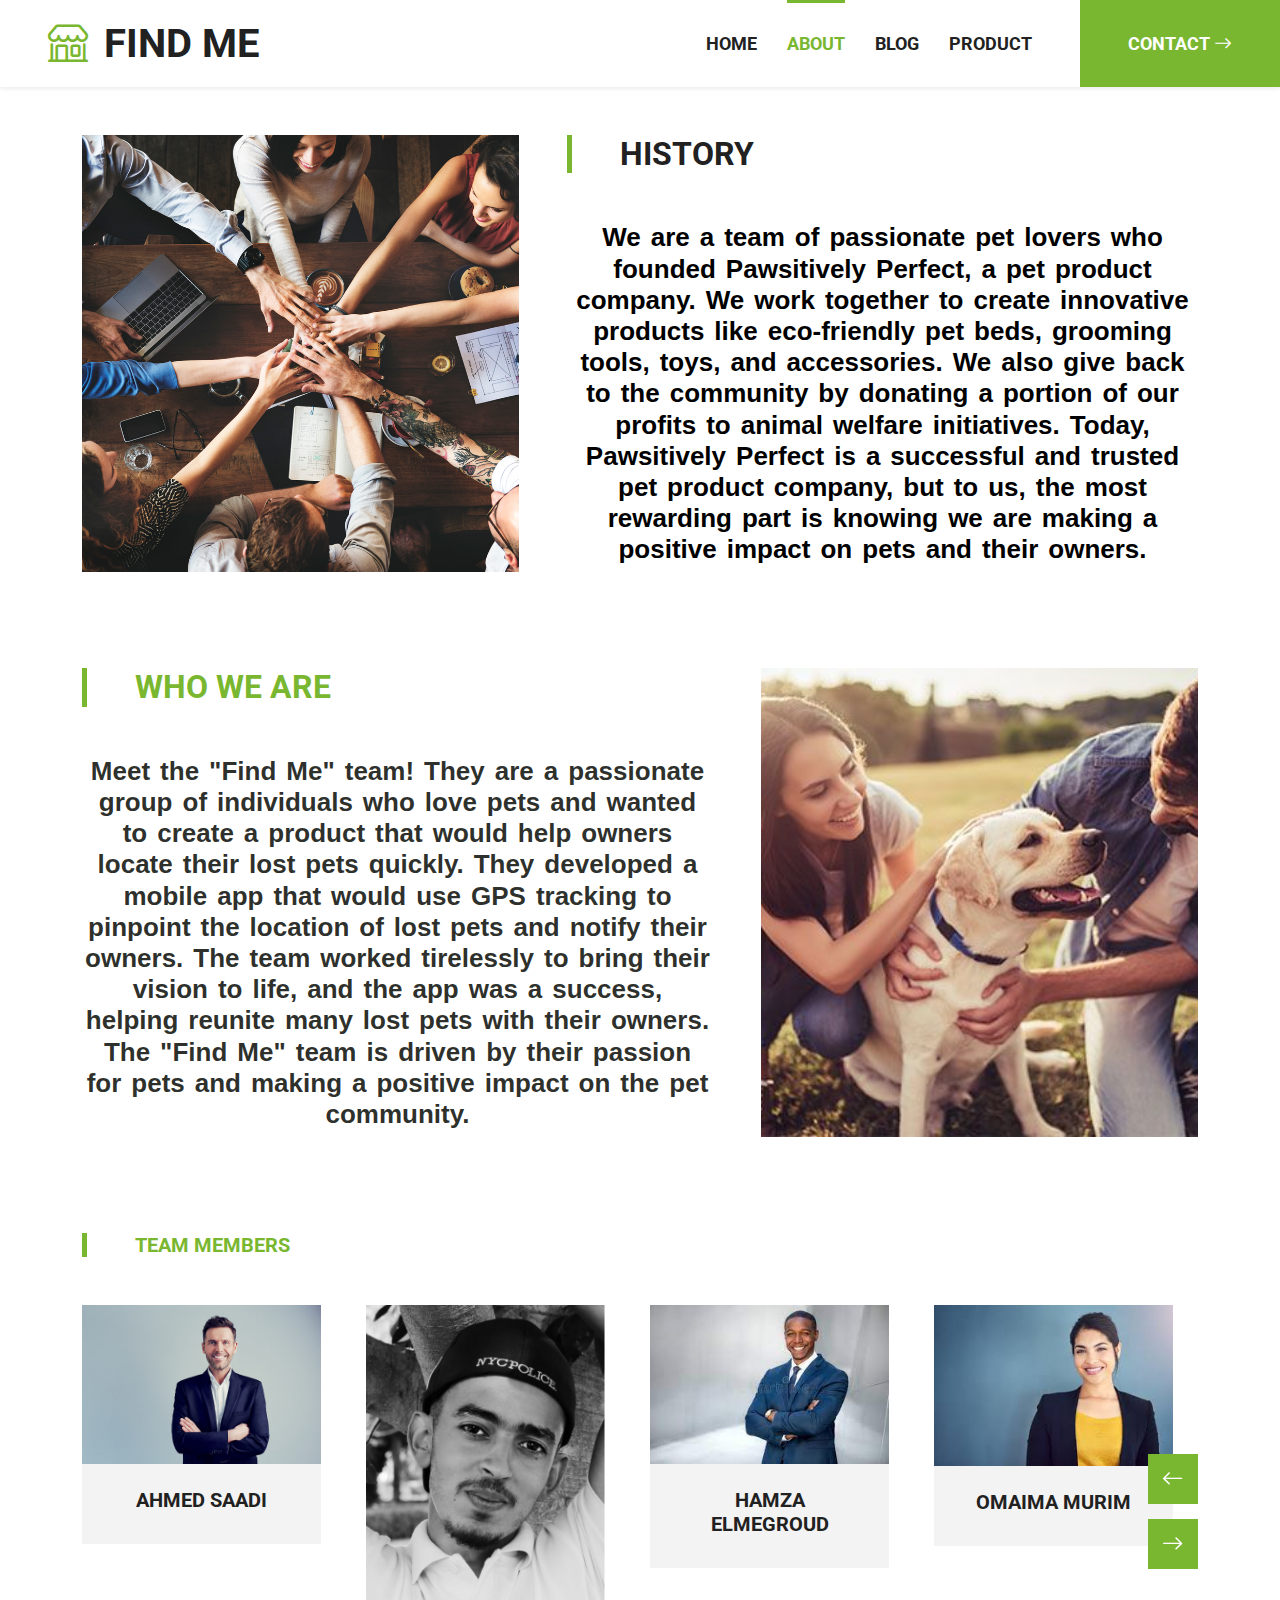
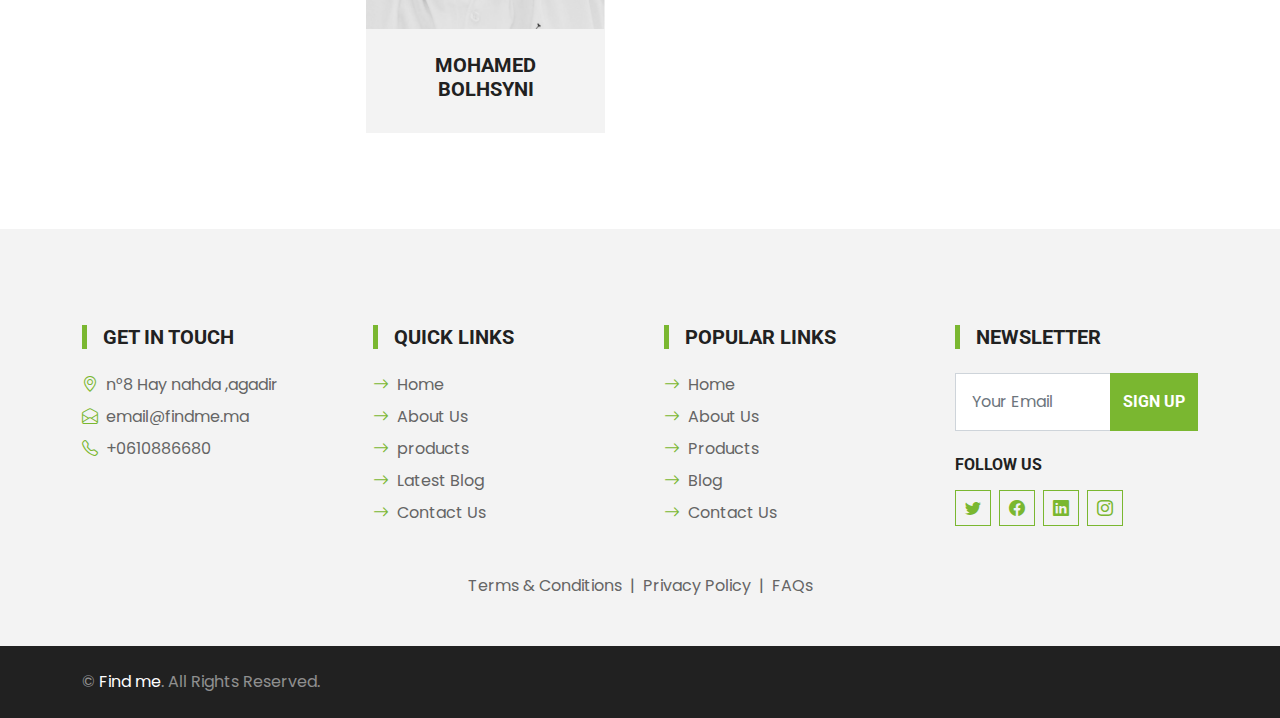
==== commit b65e3129: "about text color" ====
--- a/about.html
+++ b/about.html
@@ -64,7 +64,7 @@
                         <h2 class="text-dark text-uppercase">HISTORY</h2>
                         
                     </div>
-                    <h4  class="apple-chancery-text">We are a team of passionate pet lovers who founded Pawsitively Perfect, a pet product company. We work together to create innovative products like eco-friendly pet beds, grooming tools, toys, and accessories. We also give back to the community by donating a portion of our profits to animal welfare initiatives. Today, Pawsitively Perfect is a successful and trusted pet product company, but to us, the most rewarding part is knowing we are making a positive impact on pets and their owners.</h4>
+                    <h6  class="apple-chancery-text" style="color: black;">We are a team of passionate pet lovers who founded Pawsitively Perfect, a pet product company. We work together to create innovative products like eco-friendly pet beds, grooming tools, toys, and accessories. We also give back to the community by donating a portion of our profits to animal welfare initiatives. Today, Pawsitively Perfect is a successful and trusted pet product company, but to us, the most rewarding part is knowing we are making a positive impact on pets and their owners.</h4>
                 </div>
             </div>
         </div>
--- a/css/style.css
+++ b/css/style.css
@@ -117,6 +117,30 @@
     background-size: cover;
 }
 
+@media (max-width: 768px) {
+    .div-text-container {
+        background: rgba(128, 128, 128, 0.7);
+        border-radius: 10%;
+    }
+}
+
+//for screens smaller then mobile
+@media only screen and (max-width: 600px) {
+  .colourTest {
+   color: black;
+}
+}
+
+//for screens bigger then mobile
+@media only screen and (min-width: 600px) {
+  .colourTest {
+   color: white;
+}
+}
+
+
+
+
 .btn-play {
     position: relative;
     display: block;
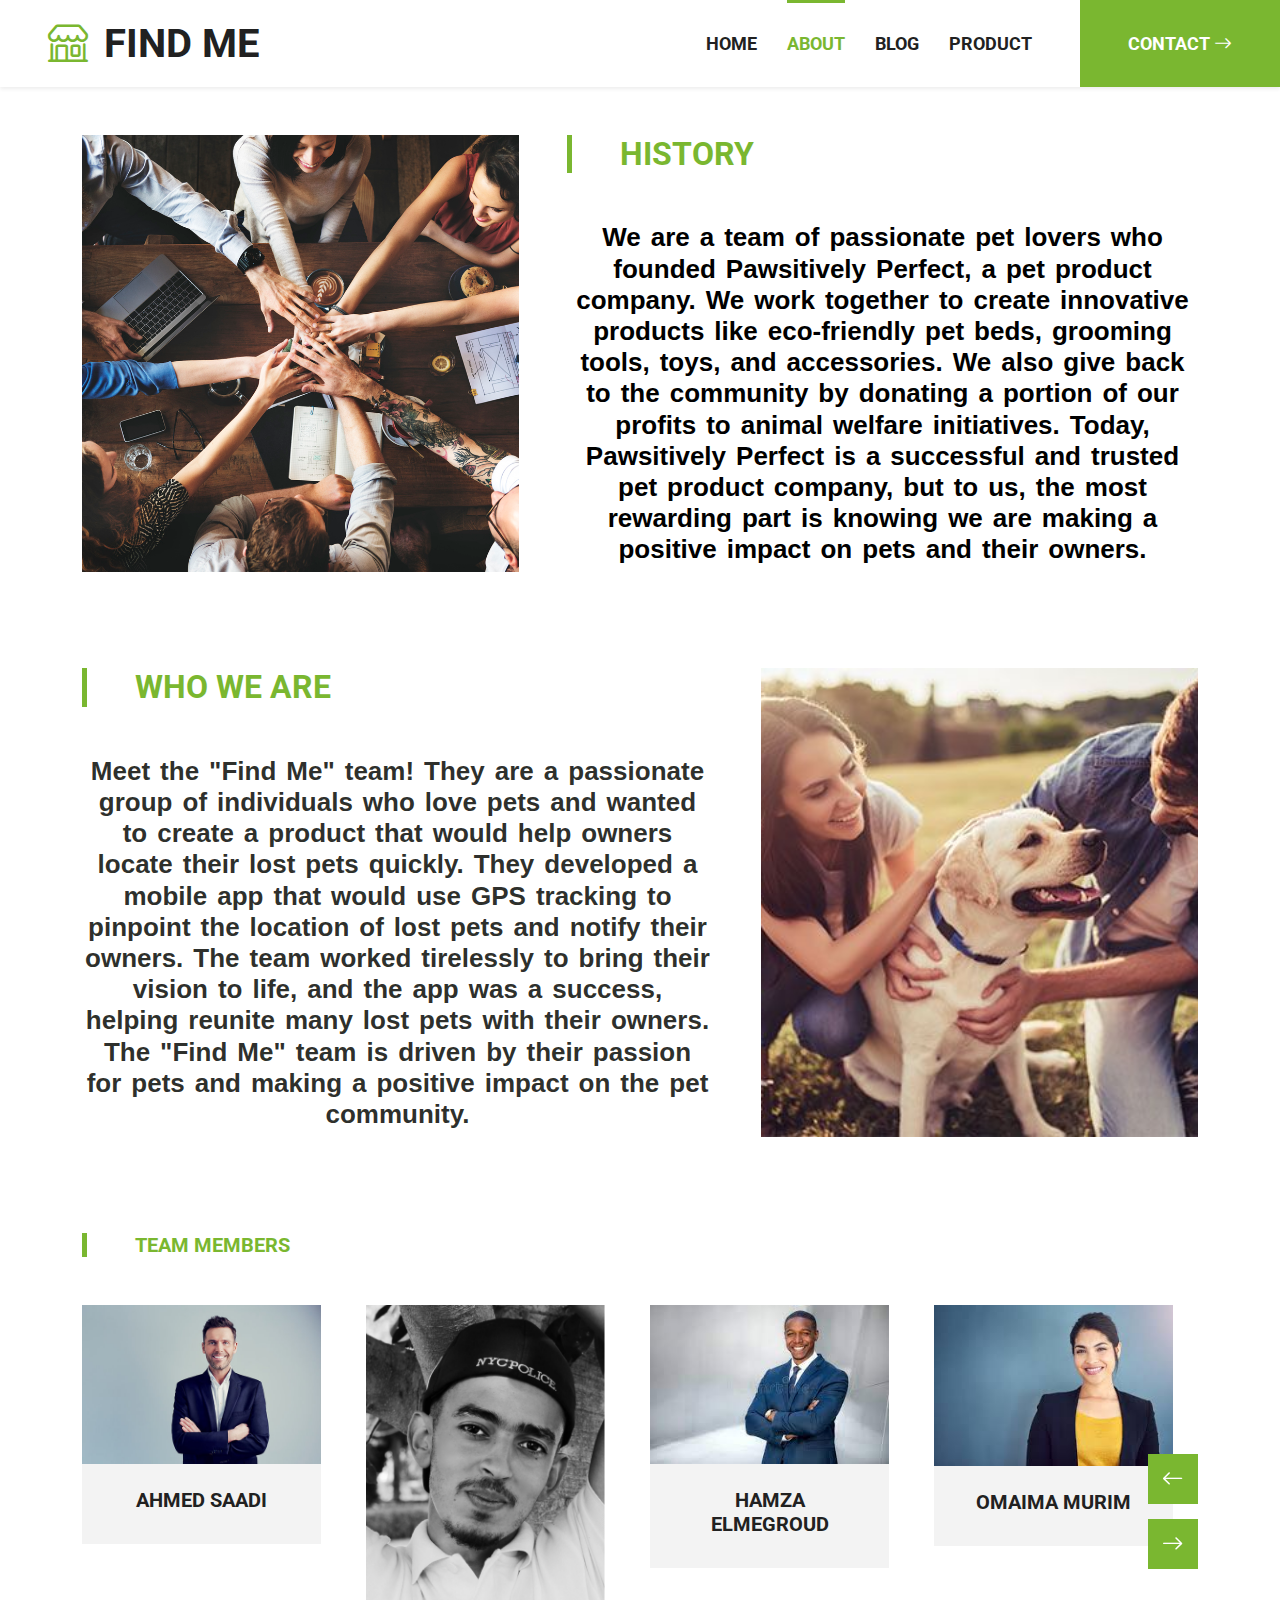
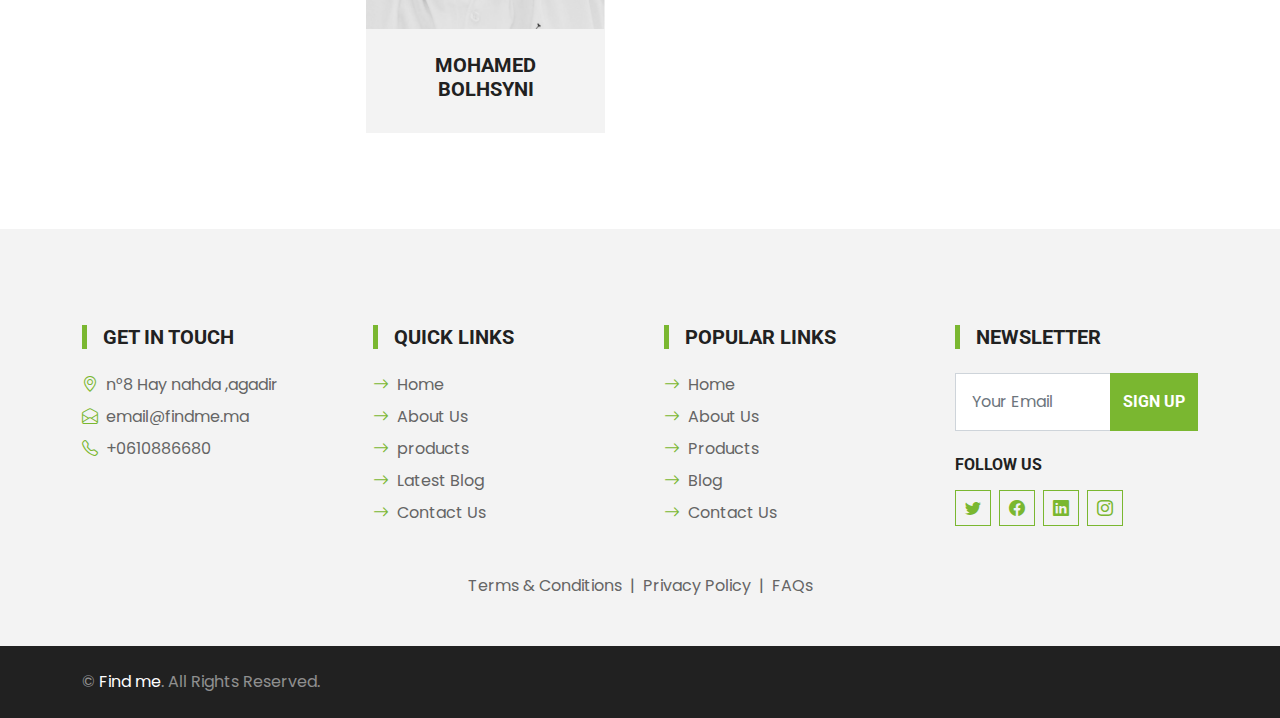
==== commit 1b39e7d8: "history in green" ====
--- a/about.html
+++ b/about.html
@@ -61,7 +61,7 @@
                 </div>
                 <div class="col-lg-7">
                     <div class="border-start border-5 border-primary ps-5 mb-5">
-                        <h2 class="text-dark text-uppercase">HISTORY</h2>
+                        <h2 class="text-primary text-uppercase">HISTORY</h2>
                         
                     </div>
                     <h6  class="apple-chancery-text" style="color: black;">We are a team of passionate pet lovers who founded Pawsitively Perfect, a pet product company. We work together to create innovative products like eco-friendly pet beds, grooming tools, toys, and accessories. We also give back to the community by donating a portion of our profits to animal welfare initiatives. Today, Pawsitively Perfect is a successful and trusted pet product company, but to us, the most rewarding part is knowing we are making a positive impact on pets and their owners.</h4>
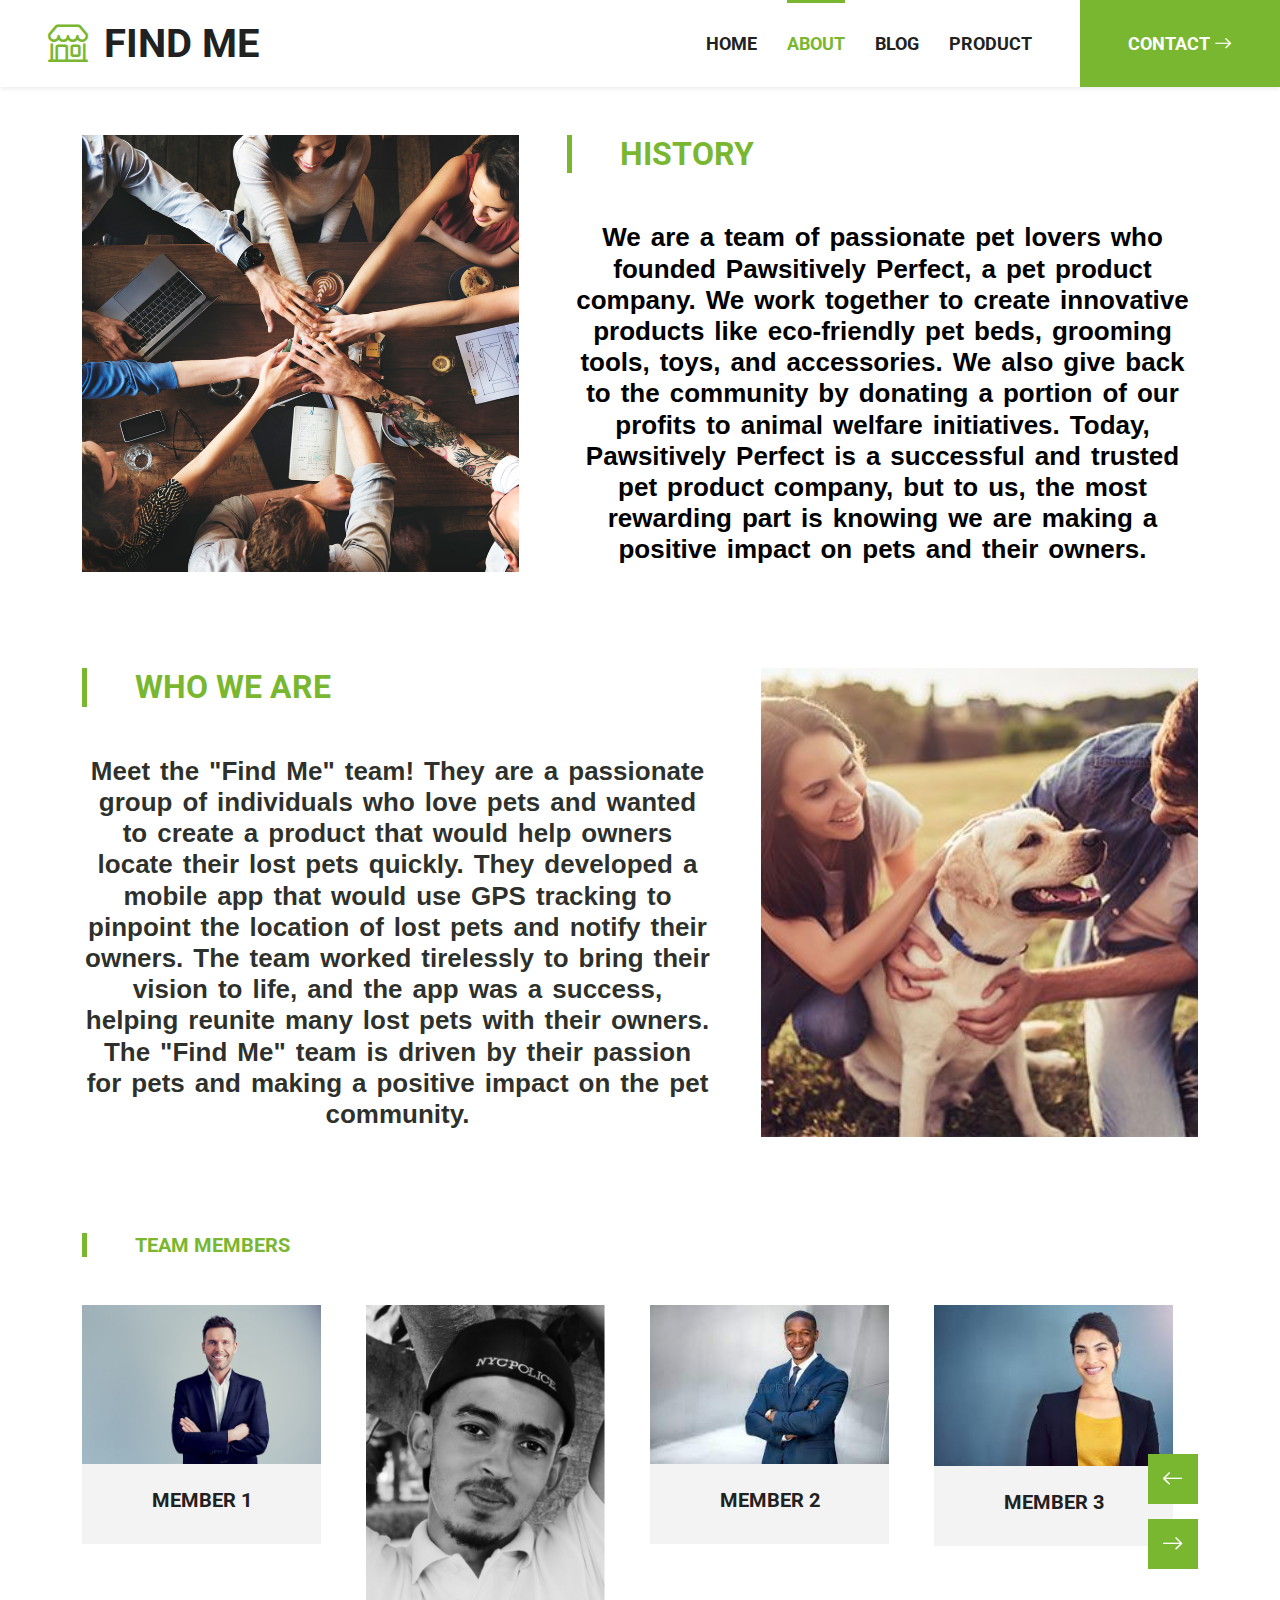
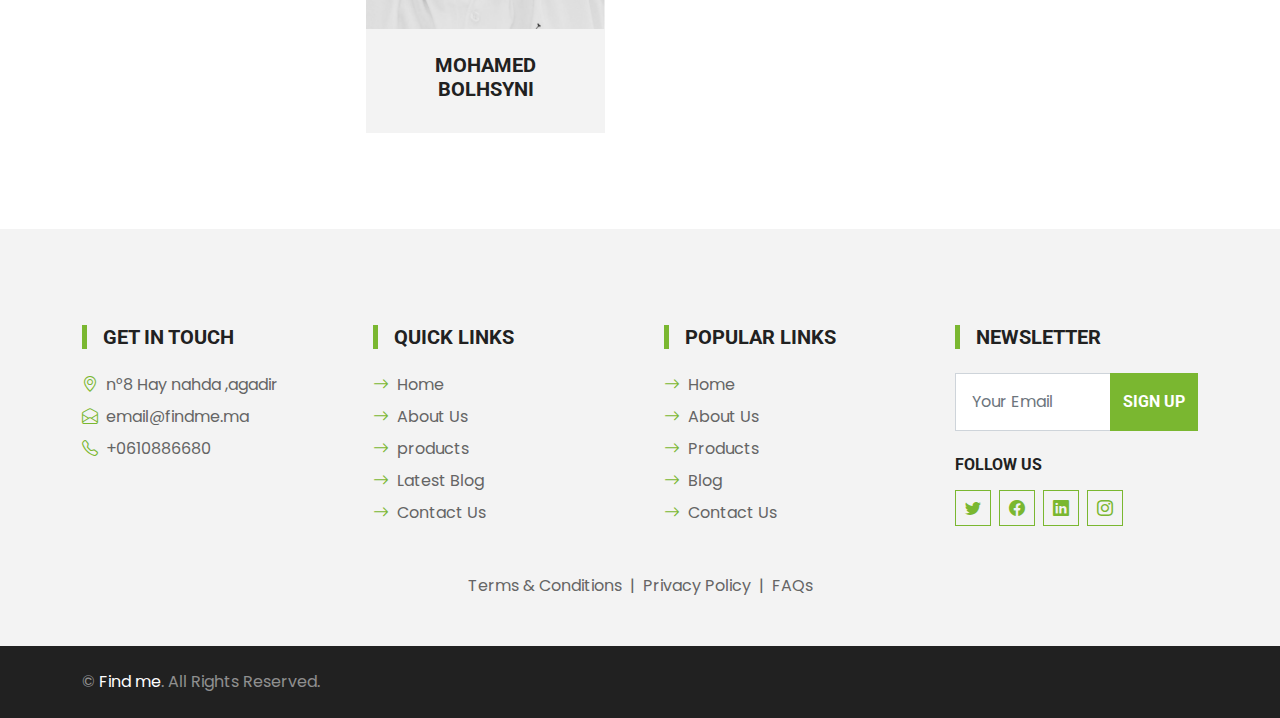
==== commit fdf66902: "MEMBERS" ====
--- a/about.html
+++ b/about.html
@@ -104,7 +104,7 @@
                         <img class="img-fluid w-100" src="img/saadi.jpg" alt="">
                     </div>
                     <div class="bg-light text-center p-4">
-                        <h5 class="text-uppercase">AHMED SAADI</h5>
+                        <h5 class="text-uppercase">MEMBER 1</h5>
                     </div>
                 </div>
                 <div class="team-item">
@@ -123,7 +123,7 @@
                         
                     </div>
                     <div class="bg-light text-center p-4">
-                        <h5 class="text-uppercase">HAMZA ELMEGROUD</h5>
+                        <h5 class="text-uppercase">MEMBER 2</h5>
                         
                     </div>
                 </div>
@@ -133,7 +133,7 @@
                         
                     </div>
                     <div class="bg-light text-center p-4">
-                        <h5 class="text-uppercase">OMAIMA MURIM  </h5>
+                        <h5 class="text-uppercase">MEMBER 3</h5>
                 
                     </div>
                 </div>
@@ -143,28 +143,8 @@
                         
                     </div>
                     <div class="bg-light text-center p-4">
-                        <h5 class="text-uppercase">ALI BISDAOUNE</h5>
-                        
-                    </div>
-                </div>
-                <div class="team-item">
-                    <div class="position-relative overflow-hidden">
-                        <img class="img-fluid w-100" src="img/bamou.jpg" alt="">
-                        
-                    </div>
-                    <div class="bg-light text-center p-4">
-                        <h5 class="text-uppercase">HICHAM BAMOU </h5>
-                        
-                    </div>
-                </div>
-                <div class="team-item">
-                    <div class="position-relative overflow-hidden">
-                        <img class="img-fluid w-100" src="img/ouakkas.jpg" alt="">
-                        
-                    </div>
-                    <div class="bg-light text-center p-4">
-                        <h5 class="text-uppercase">MOHAMED OUAKKAS </h5>
-                    
+                        <h5 class="text-uppercase">MEMBER 4</h5>
+                        
                     </div>
                 </div>
             </div>
